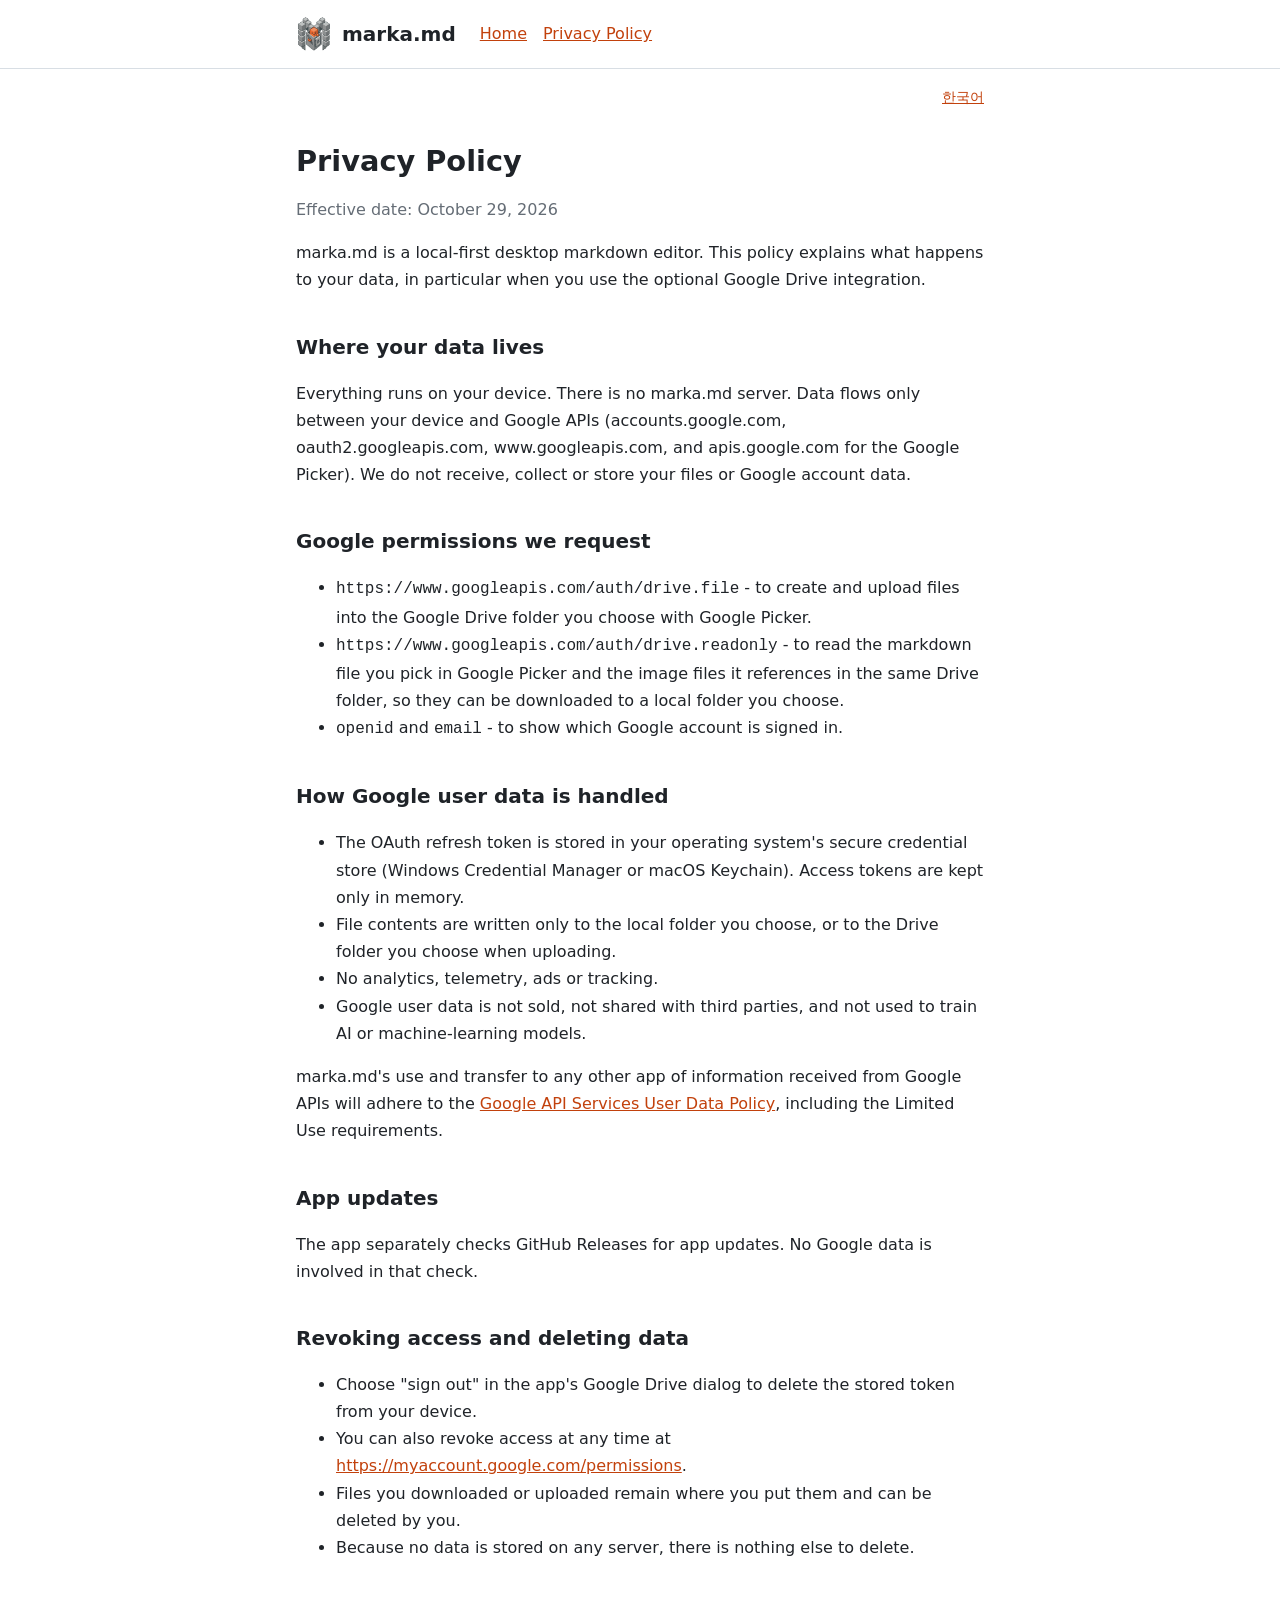
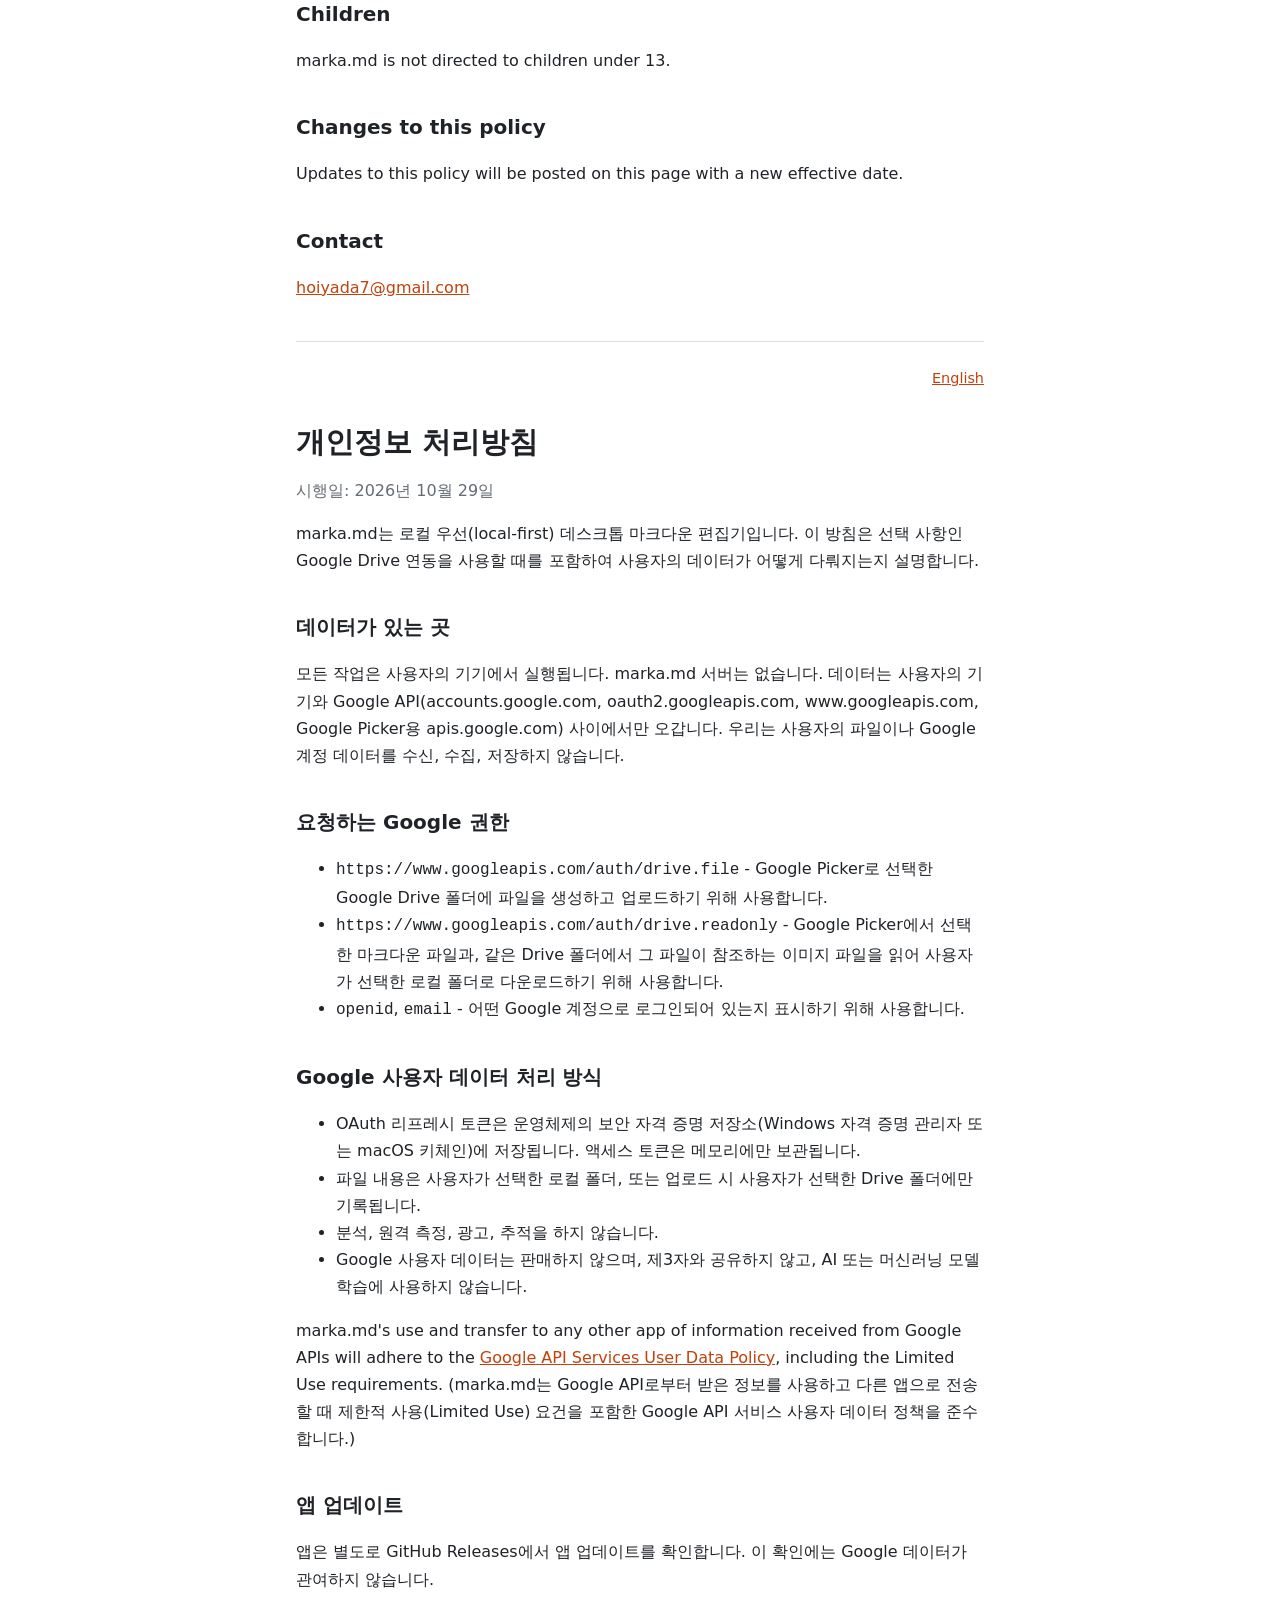
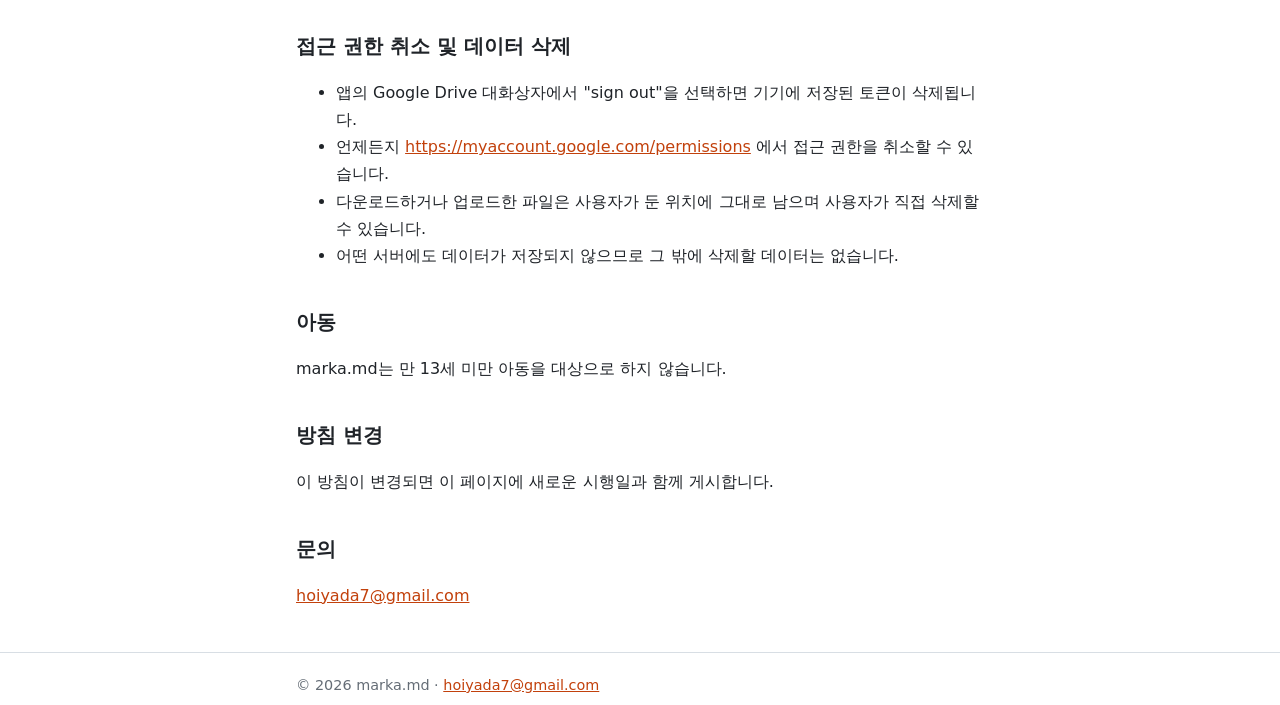
==== privacy.html @ dd5107d2 "add homepage and privacy policy Co-Authored-By: Claude Opus 5.5 <noreply@anthropic.com>" ====
<!doctype html>
<html lang="en">
<head>
<meta charset="utf-8">
<meta name="viewport" content="width=device-width, initial-scale=1">
<title>Privacy Policy - marka.md</title>
<meta name="description" content="Privacy policy for marka.md, including its optional Google Drive integration.">
<link rel="icon" href="logo.png">
<link rel="stylesheet" href="style.css">
</head>
<body>
<header><div class="wrap">
<a class="brand" href="index.html"><img src="logo.png" alt="" width="36" height="36">marka.md</a>
<nav><a href="index.html">Home</a><a href="privacy.html">Privacy Policy</a></nav>
</div></header>
<main class="wrap">
<p class="lang"><a href="#ko">한국어</a></p>
<section id="en">
<h1>Privacy Policy</h1>
<p class="muted">Effective date: October 29, 2026</p>
<p>marka.md is a local-first desktop markdown editor. This policy explains what happens to your data, in particular when you use the optional Google Drive integration.</p>

<h2>Where your data lives</h2>
<p>Everything runs on your device. There is no marka.md server. Data flows only between your device and Google APIs (accounts.google.com, oauth2.googleapis.com, www.googleapis.com, and apis.google.com for the Google Picker). We do not receive, collect or store your files or Google account data.</p>

<h2>Google permissions we request</h2>
<ul>
<li><code>https://www.googleapis.com/auth/drive.file</code> - to create and upload files into the Google Drive folder you choose with Google Picker.</li>
<li><code>https://www.googleapis.com/auth/drive.readonly</code> - to read the markdown file you pick in Google Picker and the image files it references in the same Drive folder, so they can be downloaded to a local folder you choose.</li>
<li><code>openid</code> and <code>email</code> - to show which Google account is signed in.</li>
</ul>

<h2>How Google user data is handled</h2>
<ul>
<li>The OAuth refresh token is stored in your operating system's secure credential store (Windows Credential Manager or macOS Keychain). Access tokens are kept only in memory.</li>
<li>File contents are written only to the local folder you choose, or to the Drive folder you choose when uploading.</li>
<li>No analytics, telemetry, ads or tracking.</li>
<li>Google user data is not sold, not shared with third parties, and not used to train AI or machine-learning models.</li>
</ul>
<p>marka.md's use and transfer to any other app of information received from Google APIs will adhere to the <a href="https://developers.google.com/terms/api-services-user-data-policy">Google API Services User Data Policy</a>, including the Limited Use requirements.</p>

<h2>App updates</h2>
<p>The app separately checks GitHub Releases for app updates. No Google data is involved in that check.</p>

<h2>Revoking access and deleting data</h2>
<ul>
<li>Choose "sign out" in the app's Google Drive dialog to delete the stored token from your device.</li>
<li>You can also revoke access at any time at <a href="https://myaccount.google.com/permissions">https://myaccount.google.com/permissions</a>.</li>
<li>Files you downloaded or uploaded remain where you put them and can be deleted by you.</li>
<li>Because no data is stored on any server, there is nothing else to delete.</li>
</ul>

<h2>Children</h2>
<p>marka.md is not directed to children under 13.</p>

<h2>Changes to this policy</h2>
<p>Updates to this policy will be posted on this page with a new effective date.</p>

<h2>Contact</h2>
<p><a href="mailto:hoiyada7@gmail.com">hoiyada7@gmail.com</a></p>
</section>

<section id="ko" lang="ko">
<p class="lang"><a href="#en">English</a></p>
<h1>개인정보 처리방침</h1>
<p class="muted">시행일: 2026년 10월 29일</p>
<p>marka.md는 로컬 우선(local-first) 데스크톱 마크다운 편집기입니다. 이 방침은 선택 사항인 Google Drive 연동을 사용할 때를 포함하여 사용자의 데이터가 어떻게 다뤄지는지 설명합니다.</p>

<h2>데이터가 있는 곳</h2>
<p>모든 작업은 사용자의 기기에서 실행됩니다. marka.md 서버는 없습니다. 데이터는 사용자의 기기와 Google API(accounts.google.com, oauth2.googleapis.com, www.googleapis.com, Google Picker용 apis.google.com) 사이에서만 오갑니다. 우리는 사용자의 파일이나 Google 계정 데이터를 수신, 수집, 저장하지 않습니다.</p>

<h2>요청하는 Google 권한</h2>
<ul>
<li><code>https://www.googleapis.com/auth/drive.file</code> - Google Picker로 선택한 Google Drive 폴더에 파일을 생성하고 업로드하기 위해 사용합니다.</li>
<li><code>https://www.googleapis.com/auth/drive.readonly</code> - Google Picker에서 선택한 마크다운 파일과, 같은 Drive 폴더에서 그 파일이 참조하는 이미지 파일을 읽어 사용자가 선택한 로컬 폴더로 다운로드하기 위해 사용합니다.</li>
<li><code>openid</code>, <code>email</code> - 어떤 Google 계정으로 로그인되어 있는지 표시하기 위해 사용합니다.</li>
</ul>

<h2>Google 사용자 데이터 처리 방식</h2>
<ul>
<li>OAuth 리프레시 토큰은 운영체제의 보안 자격 증명 저장소(Windows 자격 증명 관리자 또는 macOS 키체인)에 저장됩니다. 액세스 토큰은 메모리에만 보관됩니다.</li>
<li>파일 내용은 사용자가 선택한 로컬 폴더, 또는 업로드 시 사용자가 선택한 Drive 폴더에만 기록됩니다.</li>
<li>분석, 원격 측정, 광고, 추적을 하지 않습니다.</li>
<li>Google 사용자 데이터는 판매하지 않으며, 제3자와 공유하지 않고, AI 또는 머신러닝 모델 학습에 사용하지 않습니다.</li>
</ul>
<p>marka.md's use and transfer to any other app of information received from Google APIs will adhere to the <a href="https://developers.google.com/terms/api-services-user-data-policy">Google API Services User Data Policy</a>, including the Limited Use requirements. (marka.md는 Google API로부터 받은 정보를 사용하고 다른 앱으로 전송할 때 제한적 사용(Limited Use) 요건을 포함한 Google API 서비스 사용자 데이터 정책을 준수합니다.)</p>

<h2>앱 업데이트</h2>
<p>앱은 별도로 GitHub Releases에서 앱 업데이트를 확인합니다. 이 확인에는 Google 데이터가 관여하지 않습니다.</p>

<h2>접근 권한 취소 및 데이터 삭제</h2>
<ul>
<li>앱의 Google Drive 대화상자에서 "sign out"을 선택하면 기기에 저장된 토큰이 삭제됩니다.</li>
<li>언제든지 <a href="https://myaccount.google.com/permissions">https://myaccount.google.com/permissions</a> 에서 접근 권한을 취소할 수 있습니다.</li>
<li>다운로드하거나 업로드한 파일은 사용자가 둔 위치에 그대로 남으며 사용자가 직접 삭제할 수 있습니다.</li>
<li>어떤 서버에도 데이터가 저장되지 않으므로 그 밖에 삭제할 데이터는 없습니다.</li>
</ul>

<h2>아동</h2>
<p>marka.md는 만 13세 미만 아동을 대상으로 하지 않습니다.</p>

<h2>방침 변경</h2>
<p>이 방침이 변경되면 이 페이지에 새로운 시행일과 함께 게시합니다.</p>

<h2>문의</h2>
<p><a href="mailto:hoiyada7@gmail.com">hoiyada7@gmail.com</a></p>
</section>
</main>
<footer><div class="wrap">© 2026 marka.md &middot; <a href="mailto:hoiyada7@gmail.com">hoiyada7@gmail.com</a></div></footer>
</body>
</html>
---- style.css ----
:root{--bg:#fff;--fg:#1f2328;--muted:#656d76;--line:#d8dee4;--link:#c2410c}
@media (prefers-color-scheme:dark){:root{--bg:#161616;--fg:#e6e6e6;--muted:#9aa0a6;--line:#333;--link:#fb923c}}
*{box-sizing:border-box}
body{margin:0;background:var(--bg);color:var(--fg);font:16px/1.7 system-ui,-apple-system,"Segoe UI",Roboto,"Noto Sans KR","Malgun Gothic",sans-serif}
.wrap{max-width:720px;margin:0 auto;padding:0 16px}
a{color:var(--link)}
header{border-bottom:1px solid var(--line);padding:16px 0}
header .wrap{display:flex;flex-wrap:wrap;align-items:center;gap:12px 24px}
.brand{display:flex;align-items:center;gap:10px;font-weight:700;font-size:1.25rem;color:var(--fg);text-decoration:none}
.brand img{width:36px;height:36px}
nav{display:flex;gap:16px}
.lang{text-align:right;font-size:.9rem;margin:16px 0 0}
h1{font-size:1.8rem;line-height:1.25;margin:1.2em 0 .4em}
h2{font-size:1.25rem;margin:1.8em 0 .4em}
section+section{border-top:1px solid var(--line);margin-top:2.5em;padding-top:.5em}
code{overflow-wrap:anywhere}
.muted{color:var(--muted)}
footer{border-top:1px solid var(--line);margin-top:3em;padding:20px 0;color:var(--muted);font-size:.9rem}
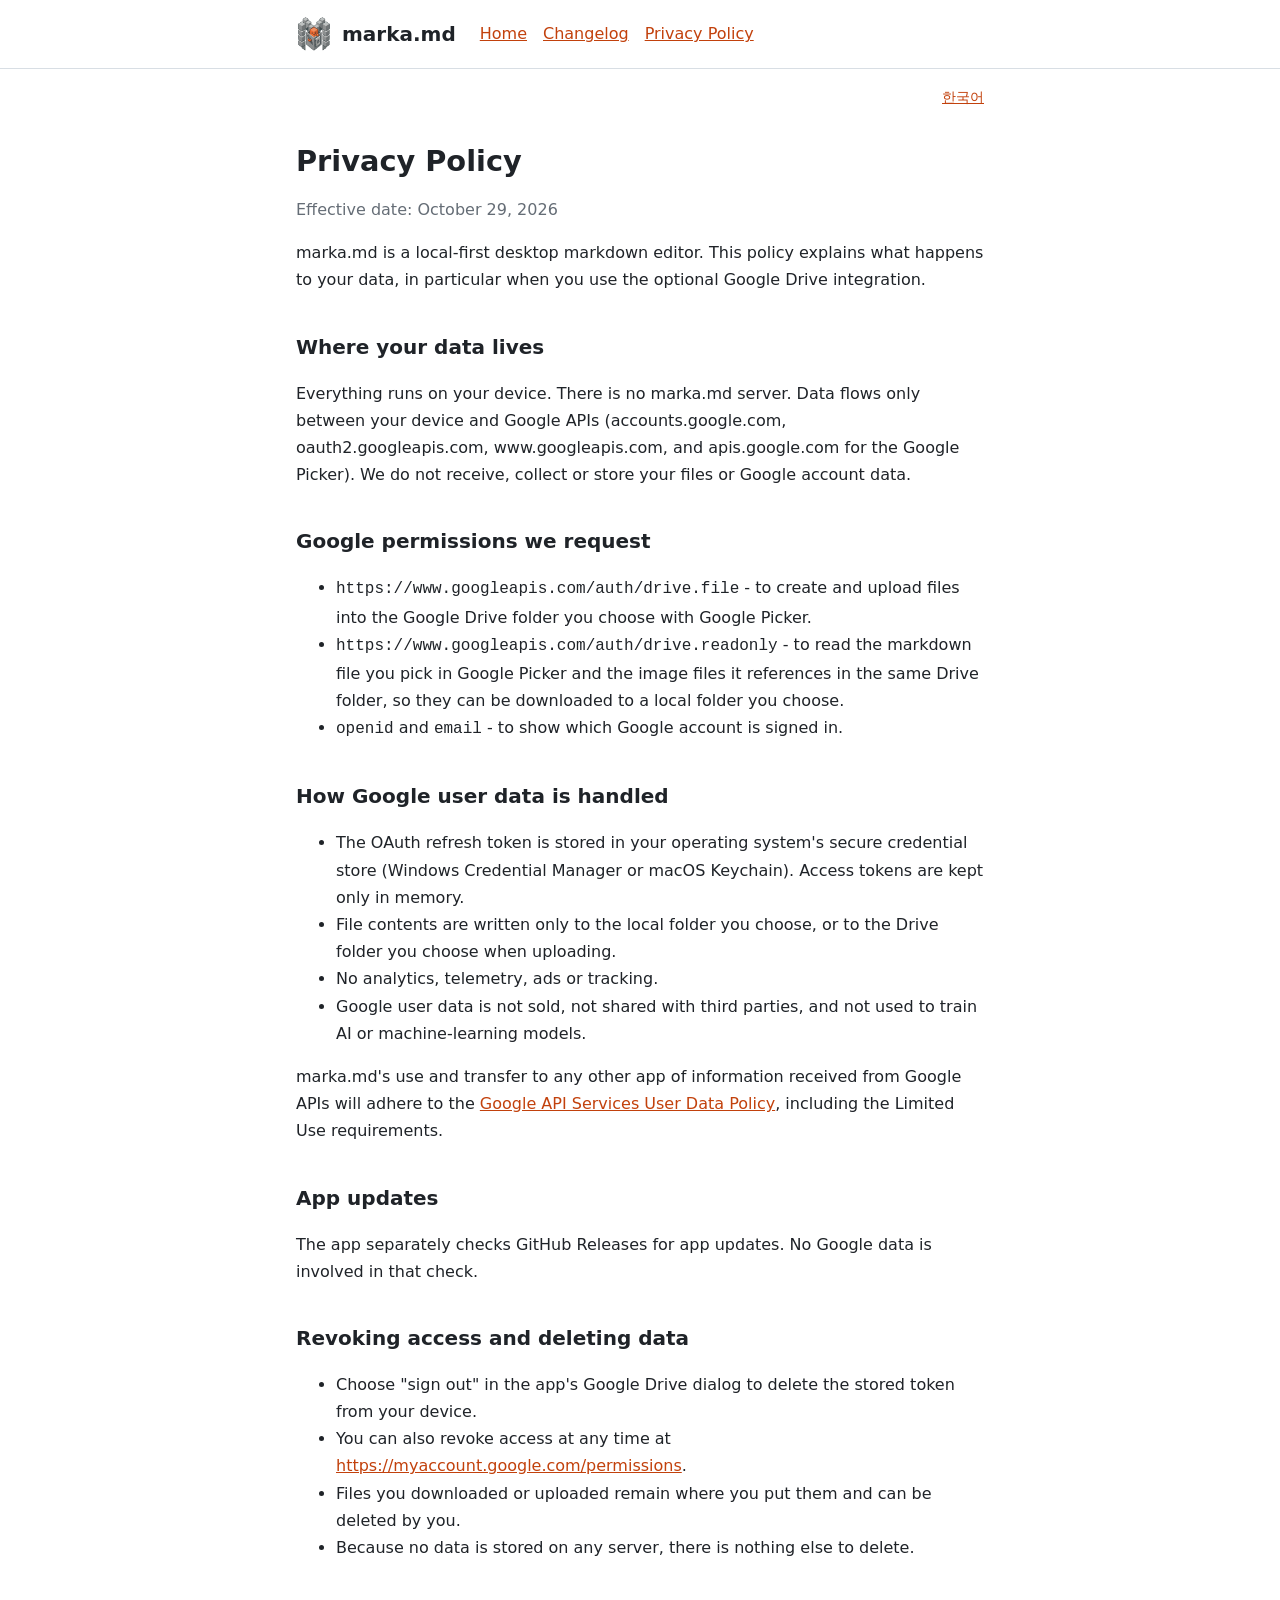
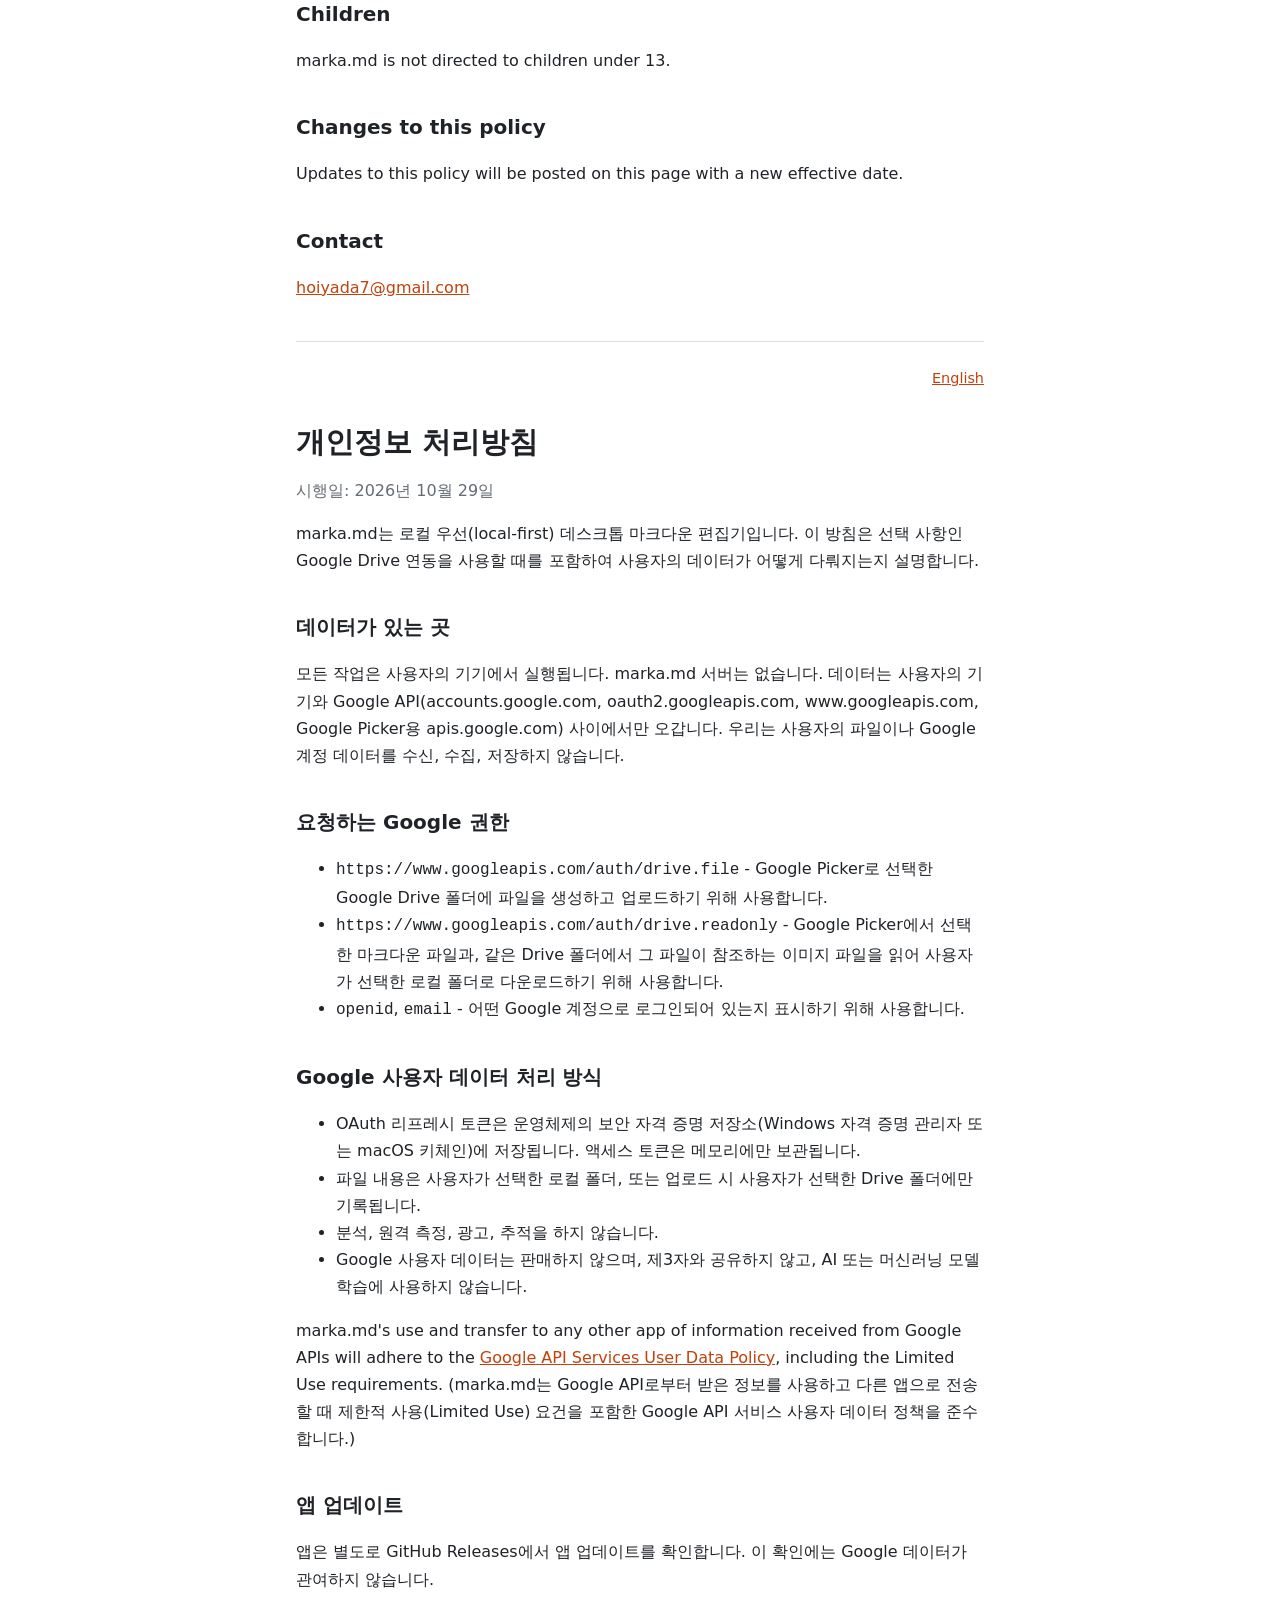
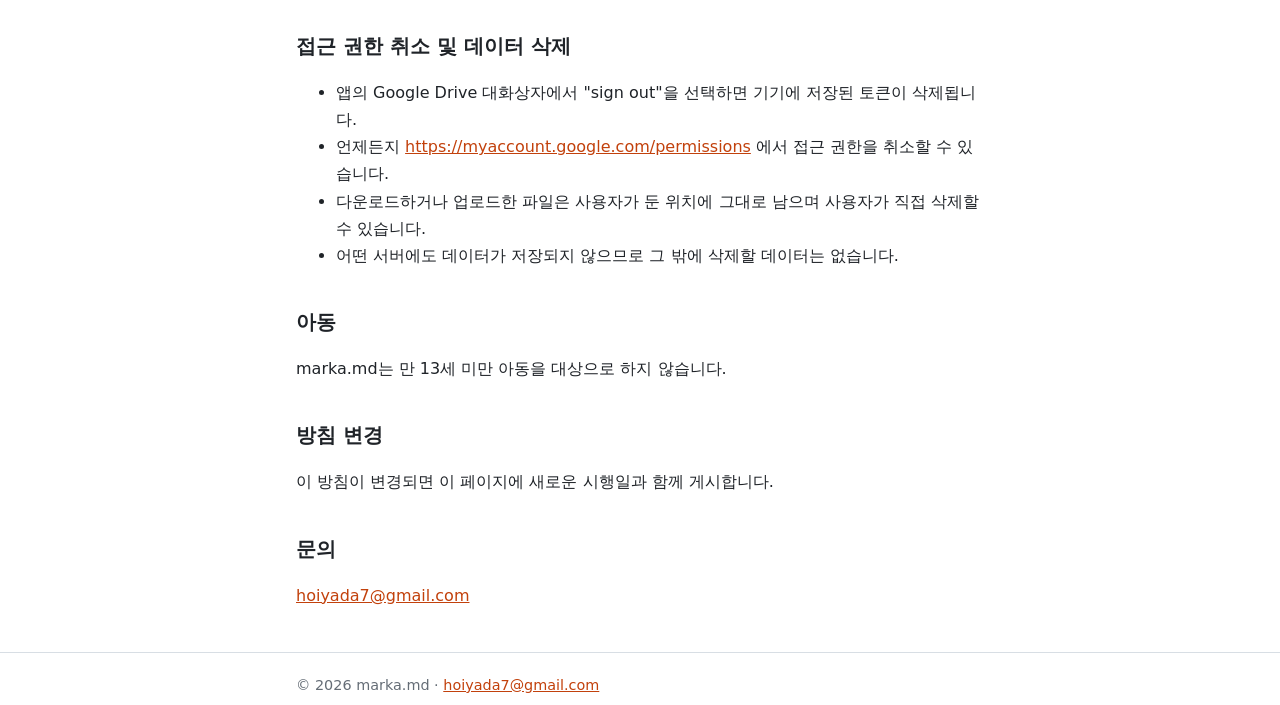
==== commit 52d20010: "add changelog page Co-Authored-By: Claude Opus 5.5 <noreply@anthropic.com>" ====
--- a/privacy.html
+++ b/privacy.html
@@ -11,7 +11,7 @@
 <body>
 <header><div class="wrap">
 <a class="brand" href="index.html"><img src="logo.png" alt="" width="36" height="36">marka.md</a>
-<nav><a href="index.html">Home</a><a href="privacy.html">Privacy Policy</a></nav>
+<nav><a href="index.html">Home</a><a href="changelog.html">Changelog</a><a href="privacy.html">Privacy Policy</a></nav>
 </div></header>
 <main class="wrap">
 <p class="lang"><a href="#ko">한국어</a></p>
